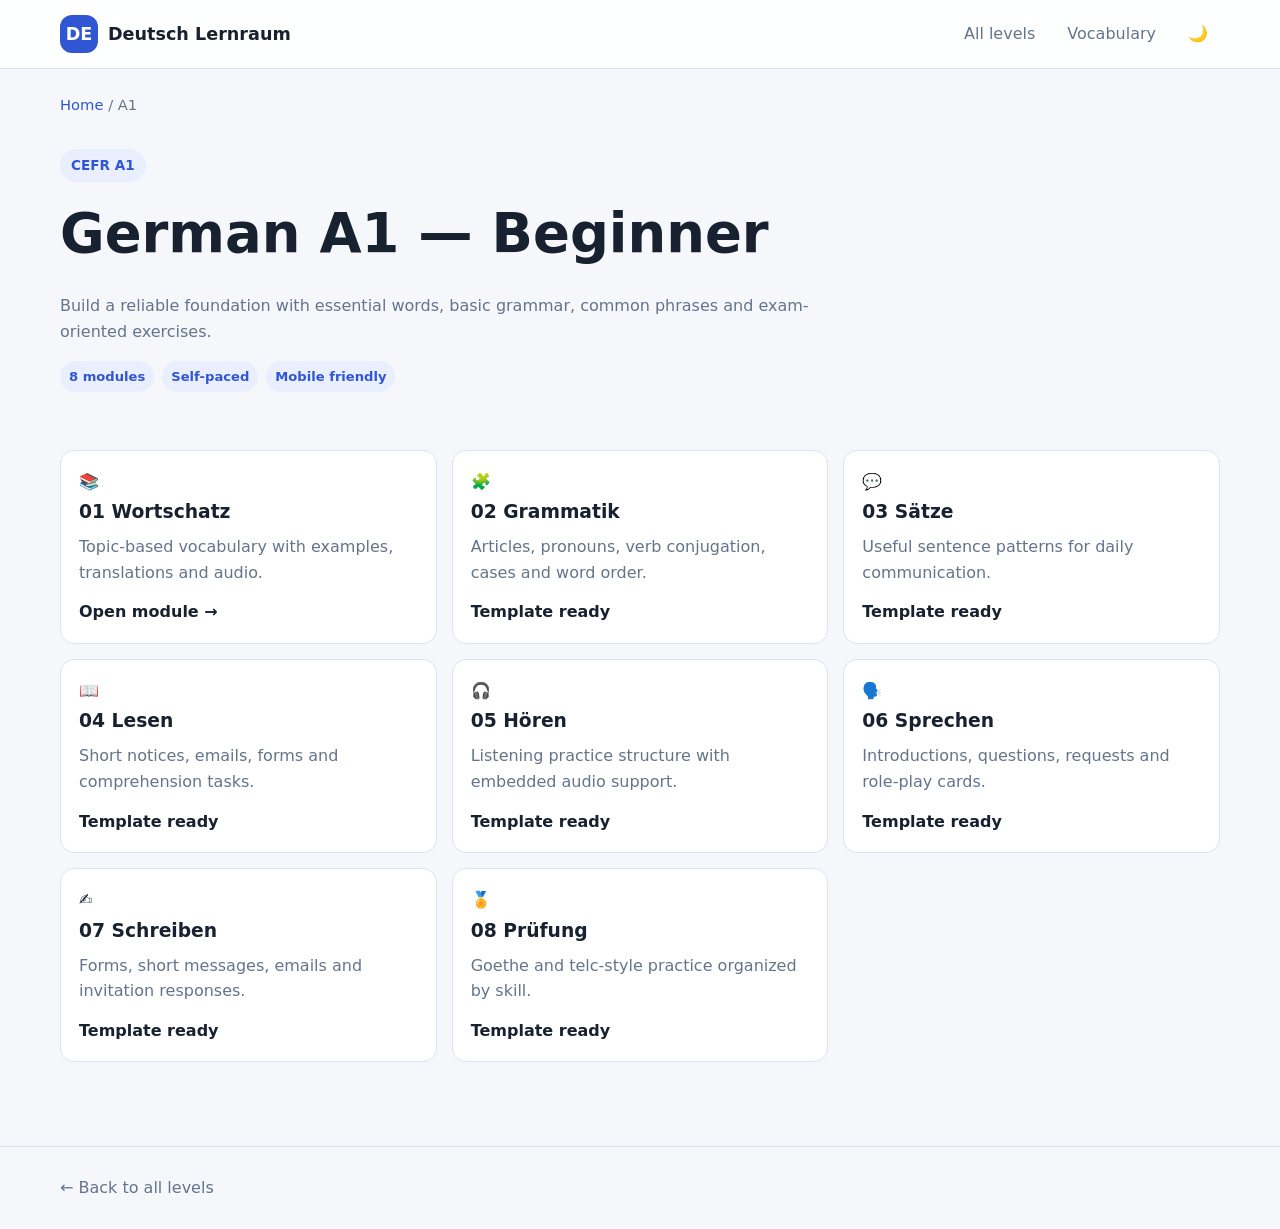
==== A1/index.html @ a8380eb5 "initial" ====
<!doctype html><html lang="en"><head><meta charset="utf-8"><meta name="viewport" content="width=device-width,initial-scale=1"><title>A1 Overview — Deutsch Lernraum</title><link rel="stylesheet" href="../assets/style.css"></head><body>
<header class="site-header"><div class="container nav"><a class="brand" href="../index.html"><span class="brand-mark">DE</span>Deutsch Lernraum</a><nav class="nav-links"><a href="../index.html">All levels</a><a href="01_Wortschatz.html">Vocabulary</a><button class="icon-btn" data-theme>🌙</button></nav></div></header>
<main><div class="container breadcrumb"><a href="../index.html">Home</a> / A1</div><section class="page-head"><div class="container"><span class="eyebrow">CEFR A1</span><h1>German A1 — Beginner</h1><p>Build a reliable foundation with essential words, basic grammar, common phrases and exam-oriented exercises.</p><div class="meta"><span>8 modules</span><span>Self-paced</span><span>Mobile friendly</span></div></div></section>
<section class="section"><div class="container"><div class="category-grid">
<a class="category-card" href="01_Wortschatz.html"><div>📚</div><h3>01 Wortschatz</h3><p>Topic-based vocabulary with examples, translations and audio.</p><strong>Open module →</strong></a>
<div class="category-card"><div>🧩</div><h3>02 Grammatik</h3><p>Articles, pronouns, verb conjugation, cases and word order.</p><strong>Template ready</strong></div>
<div class="category-card"><div>💬</div><h3>03 Sätze</h3><p>Useful sentence patterns for daily communication.</p><strong>Template ready</strong></div>
<div class="category-card"><div>📖</div><h3>04 Lesen</h3><p>Short notices, emails, forms and comprehension tasks.</p><strong>Template ready</strong></div>
<div class="category-card"><div>🎧</div><h3>05 Hören</h3><p>Listening practice structure with embedded audio support.</p><strong>Template ready</strong></div>
<div class="category-card"><div>🗣️</div><h3>06 Sprechen</h3><p>Introductions, questions, requests and role-play cards.</p><strong>Template ready</strong></div>
<div class="category-card"><div>✍️</div><h3>07 Schreiben</h3><p>Forms, short messages, emails and invitation responses.</p><strong>Template ready</strong></div>
<div class="category-card"><div>🏅</div><h3>08 Prüfung</h3><p>Goethe and telc-style practice organized by skill.</p><strong>Template ready</strong></div>
</div></div></section></main><footer><div class="container"><a href="../index.html">← Back to all levels</a></div></footer><script src="../assets/app.js"></script></body></html>
---- assets/style.css ----
:root{
  --bg:#f5f7fb;--surface:#fff;--text:#18212f;--muted:#64748b;--primary:#3056d3;
  --primary-soft:#e9efff;--border:#dbe3f0;--shadow:0 12px 30px rgba(30,50,90,.10);
  --der:#2563eb;--die:#dc2626;--das:#16a34a;--radius:18px
}
*{box-sizing:border-box}html{scroll-behavior:smooth}body{margin:0;font-family:Inter,ui-sans-serif,system-ui,-apple-system,"Segoe UI",sans-serif;background:var(--bg);color:var(--text);line-height:1.6}
a{color:inherit;text-decoration:none}button,input{font:inherit}.container{width:min(1160px,calc(100% - 32px));margin:auto}
.site-header{position:sticky;top:0;z-index:20;background:rgba(255,255,255,.9);backdrop-filter:blur(12px);border-bottom:1px solid var(--border)}
.nav{min-height:68px;display:flex;align-items:center;justify-content:space-between;gap:20px}.brand{font-weight:850;font-size:1.1rem;display:flex;align-items:center;gap:10px}.brand-mark{display:grid;place-items:center;width:38px;height:38px;border-radius:12px;background:var(--primary);color:#fff}.nav-links{display:flex;align-items:center;gap:8px;flex-wrap:wrap}.nav-links a,.icon-btn{padding:9px 12px;border-radius:10px;color:var(--muted);border:0;background:transparent;cursor:pointer}.nav-links a:hover,.icon-btn:hover{background:var(--primary-soft);color:var(--primary)}
.hero{padding:72px 0 38px}.eyebrow{display:inline-flex;padding:6px 11px;border-radius:999px;background:var(--primary-soft);color:var(--primary);font-weight:750;font-size:.85rem}.hero h1{font-size:clamp(2.25rem,6vw,4.4rem);line-height:1.05;margin:20px 0 16px;letter-spacing:-.04em;max-width:900px}.hero p{font-size:1.12rem;color:var(--muted);max-width:720px}.hero-actions{display:flex;gap:12px;flex-wrap:wrap;margin-top:28px}.btn{display:inline-flex;align-items:center;justify-content:center;gap:8px;padding:12px 17px;border-radius:12px;font-weight:750;border:1px solid var(--border);background:var(--surface)}.btn.primary{background:var(--primary);border-color:var(--primary);color:#fff}.btn:hover{transform:translateY(-1px);box-shadow:var(--shadow)}
.section{padding:34px 0}.section-title{display:flex;align-items:end;justify-content:space-between;gap:16px;margin-bottom:18px}.section-title h2{font-size:1.8rem;margin:0}.section-title p{margin:0;color:var(--muted)}
.level-grid{display:grid;grid-template-columns:repeat(3,1fr);gap:18px}.level-card{background:var(--surface);border:1px solid var(--border);border-radius:var(--radius);padding:22px;box-shadow:0 5px 15px rgba(30,50,90,.05);transition:.2s}.level-card:hover{transform:translateY(-4px);box-shadow:var(--shadow)}.level-head{display:flex;justify-content:space-between;align-items:center}.level-badge{font-size:1.45rem;font-weight:900;color:var(--primary)}.status{font-size:.78rem;background:#eefbf2;color:#15803d;padding:4px 8px;border-radius:999px}.level-card h3{margin:12px 0 4px}.level-card p{color:var(--muted);min-height:52px}.chips{display:flex;flex-wrap:wrap;gap:7px;margin:16px 0}.chip{font-size:.8rem;padding:5px 8px;border-radius:999px;background:var(--bg);color:var(--muted);border:1px solid var(--border)}
.feature-grid{display:grid;grid-template-columns:repeat(4,1fr);gap:14px}.feature{background:var(--surface);padding:18px;border:1px solid var(--border);border-radius:14px}.feature strong{display:block;margin:6px 0}.feature span{color:var(--muted);font-size:.92rem}
.breadcrumb{padding:24px 0 0;color:var(--muted);font-size:.92rem}.breadcrumb a{color:var(--primary)}.page-head{padding:32px 0 24px}.page-head h1{font-size:clamp(2rem,5vw,3.4rem);margin:8px 0}.page-head p{color:var(--muted);max-width:760px}.meta{display:flex;gap:8px;flex-wrap:wrap}.meta span{padding:5px 9px;border-radius:999px;background:var(--primary-soft);color:var(--primary);font-weight:700;font-size:.82rem}
.category-grid{display:grid;grid-template-columns:repeat(3,1fr);gap:15px}.category-card{background:var(--surface);border:1px solid var(--border);border-radius:14px;padding:18px}.category-card h3{margin:3px 0 7px}.category-card p{color:var(--muted);margin:0 0 14px}
.toolbar{position:sticky;top:69px;z-index:10;background:var(--bg);padding:12px 0}.toolbar-inner{display:flex;gap:10px;align-items:center;flex-wrap:wrap}.search{flex:1;min-width:240px;background:var(--surface);border:1px solid var(--border);border-radius:12px;padding:12px 14px;outline:none}.search:focus{border-color:var(--primary);box-shadow:0 0 0 3px var(--primary-soft)}.filter{border:1px solid var(--border);background:var(--surface);padding:10px 12px;border-radius:10px;cursor:pointer}.filter.active{background:var(--primary);color:#fff;border-color:var(--primary)}
.word-section{margin:25px 0 38px;scroll-margin-top:150px}.word-section h2{display:flex;gap:8px;align-items:center}.count{font-size:.8rem;font-weight:700;color:var(--primary);background:var(--primary-soft);padding:3px 8px;border-radius:999px}.table-wrap{overflow:auto;background:var(--surface);border:1px solid var(--border);border-radius:15px}.word-table{width:100%;border-collapse:collapse;min-width:740px}.word-table th,.word-table td{text-align:left;padding:13px 14px;border-bottom:1px solid var(--border);vertical-align:top}.word-table th{font-size:.78rem;text-transform:uppercase;letter-spacing:.05em;color:var(--muted);background:#fafbfe}.word-table tr:last-child td{border-bottom:0}.german{font-weight:800}.article-der{color:var(--der)}.article-die{color:var(--die)}.article-das{color:var(--das)}.translation{color:var(--muted);font-size:.9rem}.speak{border:0;background:var(--primary-soft);color:var(--primary);width:34px;height:34px;border-radius:9px;cursor:pointer}.speak:hover{background:var(--primary);color:white}.empty{display:none;text-align:center;padding:34px;background:var(--surface);border:1px dashed var(--border);border-radius:14px;color:var(--muted)}
footer{margin-top:50px;border-top:1px solid var(--border);padding:28px 0;color:var(--muted)}
body.dark{--bg:#0f172a;--surface:#172033;--text:#e5edf9;--muted:#9aabc3;--border:#2a3850;--primary-soft:#1f315f;--shadow:0 12px 30px rgba(0,0,0,.25)}body.dark .site-header{background:rgba(15,23,42,.88)}body.dark .word-table th{background:#131c2c}
@media(max-width:900px){.level-grid,.category-grid{grid-template-columns:repeat(2,1fr)}.feature-grid{grid-template-columns:repeat(2,1fr)}}
@media(max-width:620px){.nav-links a{display:none}.hero{padding-top:48px}.level-grid,.category-grid,.feature-grid{grid-template-columns:1fr}.section-title{display:block}.section-title p{margin-top:6px}.container{width:min(100% - 22px,1160px)}}
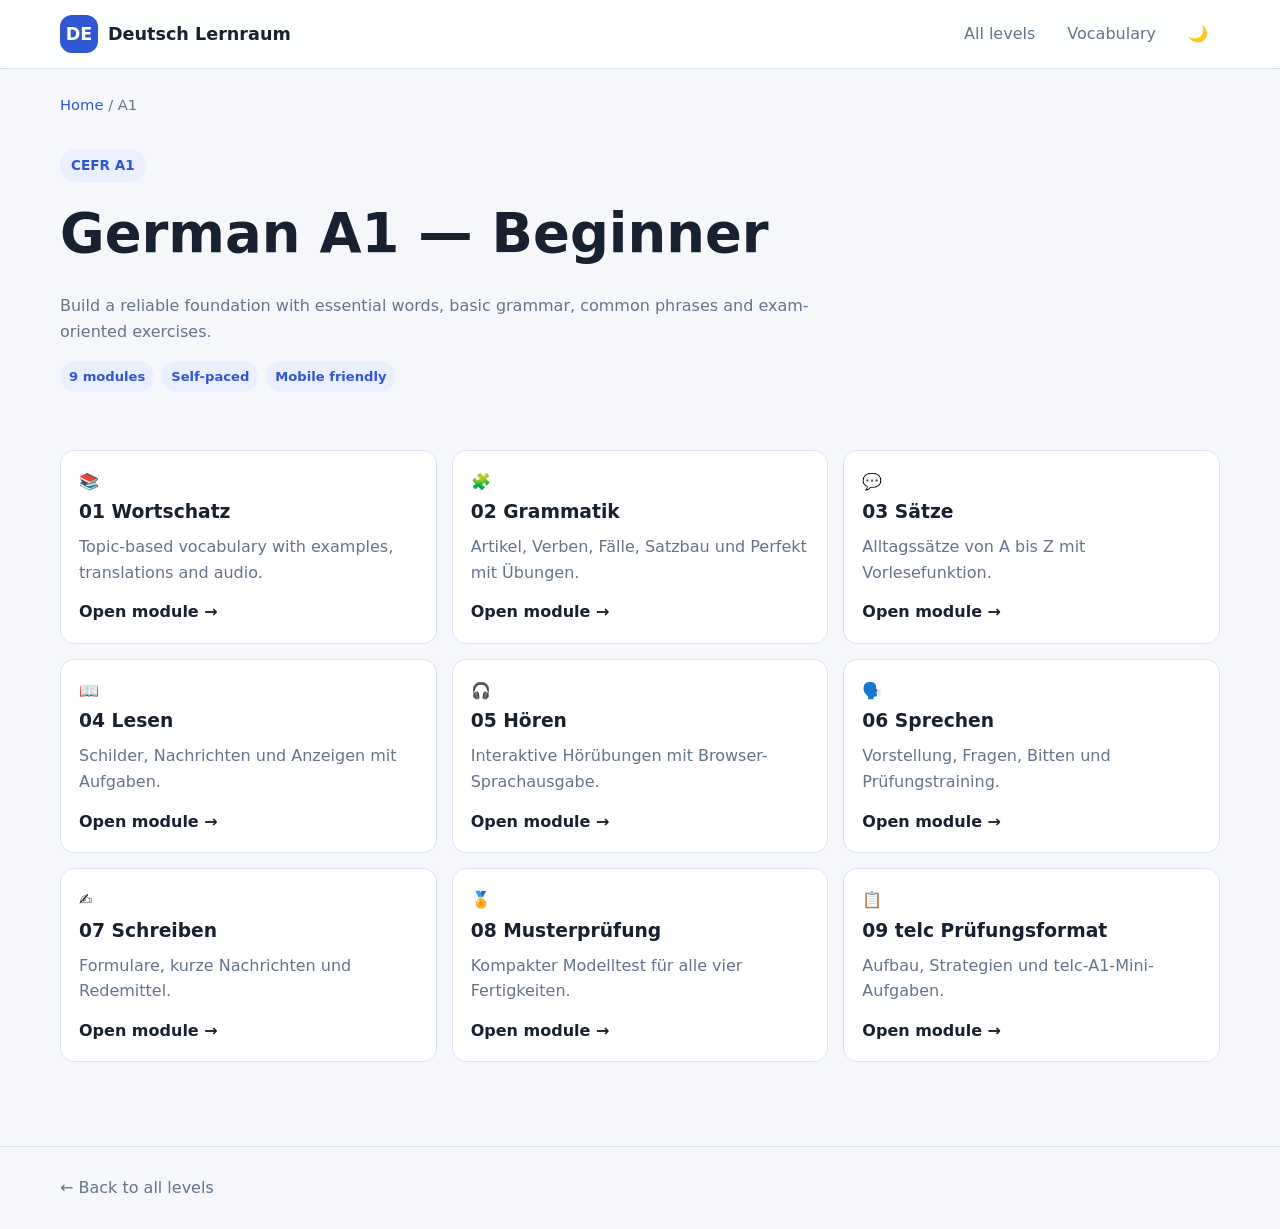
==== commit 220e36db: "complete a1 first" ====
--- a/A1/index.html
+++ b/A1/index.html
@@ -1,13 +1,13 @@
 <!doctype html><html lang="en"><head><meta charset="utf-8"><meta name="viewport" content="width=device-width,initial-scale=1"><title>A1 Overview — Deutsch Lernraum</title><link rel="stylesheet" href="../assets/style.css"></head><body>
 <header class="site-header"><div class="container nav"><a class="brand" href="../index.html"><span class="brand-mark">DE</span>Deutsch Lernraum</a><nav class="nav-links"><a href="../index.html">All levels</a><a href="01_Wortschatz.html">Vocabulary</a><button class="icon-btn" data-theme>🌙</button></nav></div></header>
-<main><div class="container breadcrumb"><a href="../index.html">Home</a> / A1</div><section class="page-head"><div class="container"><span class="eyebrow">CEFR A1</span><h1>German A1 — Beginner</h1><p>Build a reliable foundation with essential words, basic grammar, common phrases and exam-oriented exercises.</p><div class="meta"><span>8 modules</span><span>Self-paced</span><span>Mobile friendly</span></div></div></section>
+<main><div class="container breadcrumb"><a href="../index.html">Home</a> / A1</div><section class="page-head"><div class="container"><span class="eyebrow">CEFR A1</span><h1>German A1 — Beginner</h1><p>Build a reliable foundation with essential words, basic grammar, common phrases and exam-oriented exercises.</p><div class="meta"><span>9 modules</span><span>Self-paced</span><span>Mobile friendly</span></div></div></section>
 <section class="section"><div class="container"><div class="category-grid">
 <a class="category-card" href="01_Wortschatz.html"><div>📚</div><h3>01 Wortschatz</h3><p>Topic-based vocabulary with examples, translations and audio.</p><strong>Open module →</strong></a>
-<div class="category-card"><div>🧩</div><h3>02 Grammatik</h3><p>Articles, pronouns, verb conjugation, cases and word order.</p><strong>Template ready</strong></div>
-<div class="category-card"><div>💬</div><h3>03 Sätze</h3><p>Useful sentence patterns for daily communication.</p><strong>Template ready</strong></div>
-<div class="category-card"><div>📖</div><h3>04 Lesen</h3><p>Short notices, emails, forms and comprehension tasks.</p><strong>Template ready</strong></div>
-<div class="category-card"><div>🎧</div><h3>05 Hören</h3><p>Listening practice structure with embedded audio support.</p><strong>Template ready</strong></div>
-<div class="category-card"><div>🗣️</div><h3>06 Sprechen</h3><p>Introductions, questions, requests and role-play cards.</p><strong>Template ready</strong></div>
-<div class="category-card"><div>✍️</div><h3>07 Schreiben</h3><p>Forms, short messages, emails and invitation responses.</p><strong>Template ready</strong></div>
-<div class="category-card"><div>🏅</div><h3>08 Prüfung</h3><p>Goethe and telc-style practice organized by skill.</p><strong>Template ready</strong></div>
+<a class="category-card" href="02_Grammatik.html"><div>🧩</div><h3>02 Grammatik</h3><p>Artikel, Verben, Fälle, Satzbau und Perfekt mit Übungen.</p><strong>Open module →</strong></a>
+<a class="category-card" href="03_Saetze.html"><div>💬</div><h3>03 Sätze</h3><p>Alltagssätze von A bis Z mit Vorlesefunktion.</p><strong>Open module →</strong></a>
+<a class="category-card" href="04_Lesen.html"><div>📖</div><h3>04 Lesen</h3><p>Schilder, Nachrichten und Anzeigen mit Aufgaben.</p><strong>Open module →</strong></a>
+<a class="category-card" href="05_Hoeren.html"><div>🎧</div><h3>05 Hören</h3><p>Interaktive Hörübungen mit Browser-Sprachausgabe.</p><strong>Open module →</strong></a>
+<a class="category-card" href="06_Sprechen.html"><div>🗣️</div><h3>06 Sprechen</h3><p>Vorstellung, Fragen, Bitten und Prüfungstraining.</p><strong>Open module →</strong></a>
+<a class="category-card" href="07_Schreiben.html"><div>✍️</div><h3>07 Schreiben</h3><p>Formulare, kurze Nachrichten und Redemittel.</p><strong>Open module →</strong></a>
+<a class="category-card" href="08_Musterpruefung.html"><div>🏅</div><h3>08 Musterprüfung</h3><p>Kompakter Modelltest für alle vier Fertigkeiten.</p><strong>Open module →</strong></a><a class="category-card" href="09_telc_Pruefungsformat.html"><div>📋</div><h3>09 telc Prüfungsformat</h3><p>Aufbau, Strategien und telc-A1-Mini-Aufgaben.</p><strong>Open module →</strong></a>
 </div></div></section></main><footer><div class="container"><a href="../index.html">← Back to all levels</a></div></footer><script src="../assets/app.js"></script></body></html>
--- a/assets/style.css
+++ b/assets/style.css
@@ -19,3 +19,16 @@
 body.dark{--bg:#0f172a;--surface:#172033;--text:#e5edf9;--muted:#9aabc3;--border:#2a3850;--primary-soft:#1f315f;--shadow:0 12px 30px rgba(0,0,0,.25)}body.dark .site-header{background:rgba(15,23,42,.88)}body.dark .word-table th{background:#131c2c}
 @media(max-width:900px){.level-grid,.category-grid{grid-template-columns:repeat(2,1fr)}.feature-grid{grid-template-columns:repeat(2,1fr)}}
 @media(max-width:620px){.nav-links a{display:none}.hero{padding-top:48px}.level-grid,.category-grid,.feature-grid{grid-template-columns:1fr}.section-title{display:block}.section-title p{margin-top:6px}.container{width:min(100% - 22px,1160px)}}
+
+.course-tabs-wrap{background:var(--surface);border-bottom:1px solid var(--border);overflow-x:auto}
+.course-tabs{display:flex;gap:6px;align-items:center;padding:9px 0;white-space:nowrap}
+.course-tabs a{padding:8px 12px;border-radius:10px;color:var(--muted);font-weight:750;font-size:.9rem}
+.course-tabs a:hover,.course-tabs a.active{background:var(--primary-soft);color:var(--primary)}
+.bsk-card{border-color:#b9c9ff;background:linear-gradient(145deg,var(--surface),var(--primary-soft))}
+.test-list{display:grid;grid-template-columns:repeat(2,1fr);gap:18px;margin:20px 0 40px}
+.test-card{background:var(--surface);border:1px solid var(--border);border-radius:var(--radius);padding:22px;box-shadow:0 5px 15px rgba(30,50,90,.05)}
+.test-card h2{margin:5px 0 8px}.test-card p{color:var(--muted)}
+.test-icon{font-size:2rem}.test-meta{display:flex;gap:8px;flex-wrap:wrap;margin:14px 0 18px}
+@media(max-width:620px){.test-list{grid-template-columns:1fr}}
+
+.lesson-content{max-width:920px}.lesson-content h2{margin-top:2.2rem}.lesson-content li{margin:.45rem 0}.callout{background:var(--primary-soft);border-left:4px solid var(--primary);padding:15px 17px;border-radius:12px;margin-bottom:22px}.example-grid{display:grid;grid-template-columns:repeat(3,1fr);gap:12px}.mini-card,.practice-card{background:var(--surface);border:1px solid var(--border);border-radius:14px;padding:16px;margin:12px 0}.practice-card blockquote{margin:0 0 14px;padding:12px 14px;background:var(--bg);border-left:4px solid var(--primary)}details{background:var(--surface);border:1px solid var(--border);border-radius:12px;padding:12px 15px;margin:14px 0}summary{cursor:pointer;font-weight:750}.alphabet-nav{display:flex;flex-wrap:wrap;gap:7px;margin:18px 0}.alphabet-nav a{width:34px;height:34px;display:grid;place-items:center;background:var(--surface);border:1px solid var(--border);border-radius:9px;color:var(--primary);font-weight:800}.sentence-group{scroll-margin-top:145px}.sentence-group li{padding:7px 0;border-bottom:1px solid var(--border)}.inline-input{max-width:190px;padding:7px 9px;border:1px solid var(--border);border-radius:8px;background:var(--surface);color:var(--text)}select{padding:7px 9px;border:1px solid var(--border);border-radius:8px;background:var(--surface);color:var(--text)}.writing-box{width:100%;min-height:170px;padding:13px;border:1px solid var(--border);border-radius:12px;background:var(--surface);color:var(--text);resize:vertical}@media(max-width:700px){.example-grid{grid-template-columns:1fr}}
